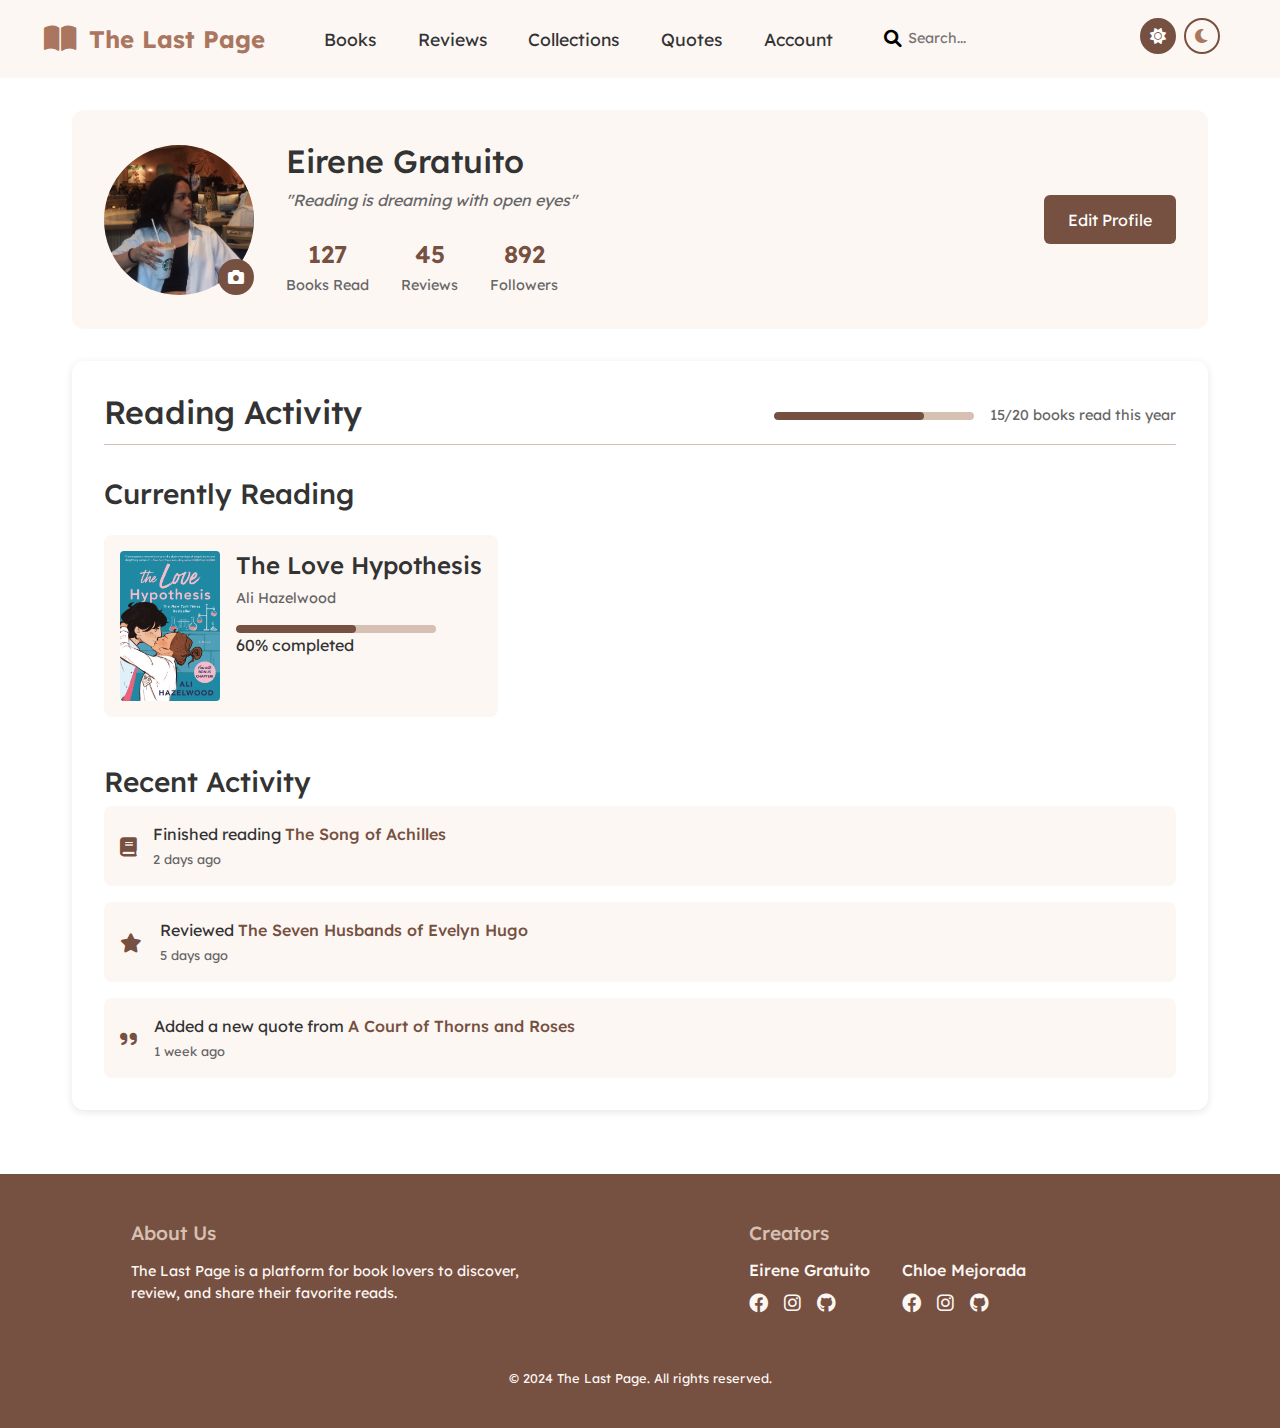
==== account.html @ 5f9275b4 "Added account.html" ====
<!DOCTYPE html>
<html lang="en">
  <head>
    <title>Book Website</title>
    <meta charset="utf-8" />
    <meta
      name="viewport"
      content="width=device-width, initial-scale=1, shrink-to-fit=no"
    />
    <link
      href="https://cdn.jsdelivr.net/npm/bootstrap@5.3.2/dist/css/bootstrap.min.css"
      rel="stylesheet"
    />
    <link
      href="https://cdnjs.cloudflare.com/ajax/libs/font-awesome/6.0.0/css/all.min.css"
      rel="stylesheet"
    />
    <link rel="preconnect" href="https://fonts.googleapis.com" />
    <link rel="preconnect" href="https://fonts.gstatic.com" crossorigin />
    <link
      href="https://fonts.googleapis.com/css2?family=Inter:ital,opsz,wght@0,14..32,100..900;1,14..32,100..900&family=Lexend:wght@100..900&display=swap"
      rel="stylesheet"
    />
    <link rel="stylesheet" href="style.css" />
    <link rel="stylesheet" href="mediaqueries.css" />
  </head>
  <body>
    <header>
      <nav class="navbar navbar-expand-lg navbar-light">
        <div class="container-fluid">
          <a class="navbar-brand" href="index.html">
            <i class="fas fa-book-open"></i>
            The Last Page
          </a>
          <button
            class="navbar-toggler"
            type="button"
            data-bs-toggle="collapse"
            data-bs-target="#navbarContent"
          >
            <span class="navbar-toggler-icon"></span>
          </button>

          <div class="collapse navbar-collapse" id="navbarContent">
            <ul class="navbar-nav mx-auto mb-2 mb-lg-0">
              <li class="nav-item">
                <a class="nav-link" href="books.html">Books</a>
              </li>
              <li class="nav-item">
                <a class="nav-link" href="reviews.html">Reviews</a>
              </li>
              <li class="nav-item">
                <a class="nav-link" href="collection.html">Collections</a>
              </li>
              <li class="nav-item">
                <a class="nav-link" href="quotes.html">Quotes</a>
              </li>
              <li class="nav-item">
                <a class="nav-link" href="account.html">Account</a>
              </li>
            </ul>

            <div class="d-flex align-items-center">
              <div class="search-container">
                <div class="search-wrapper">
                  <i class="fas fa-search search-icon"></i>
                  <input
                    type="text"
                    class="search-input"
                    placeholder="Search..."
                  />
                  <div class="search-underline"></div>
                </div>
                <!-- Add theme switcher here -->
                <div class="theme-switcher">
                  <div class="theme-options">
                    <button
                      class="theme-btn light-theme active"
                      data-theme="light"
                    >
                      <i class="fas fa-sun"></i>
                    </button>
                    <button class="theme-btn dark-theme" data-theme="dark">
                      <i class="fas fa-moon"></i>
                    </button>
                  </div>
                </div>
              </div>
            </div>
          </div>
        </div>
      </nav>
    </header>
    <main>
      <div class="account-container">
        <!-- Profile Section -->
        <div class="profile-section">
          <div class="profile-header">
            <div class="profile-avatar">
              <img
                src="Assets/user1.jpg"
                alt="Profile Picture"
                class="avatar-img"
              />
              <button class="edit-avatar-btn">
                <i class="fas fa-camera"></i>
              </button>
            </div>
            <div class="profile-info">
              <h1 class="profile-name">Eirene Gratuito</h1>
              <p class="profile-bio">"Reading is dreaming with open eyes"</p>
              <div class="profile-stats">
                <div class="stat-item">
                  <span class="stat-number">127</span>
                  <span class="stat-label">Books Read</span>
                </div>
                <div class="stat-item">
                  <span class="stat-number">45</span>
                  <span class="stat-label">Reviews</span>
                </div>
                <div class="stat-item">
                  <span class="stat-number">892</span>
                  <span class="stat-label">Followers</span>
                </div>
              </div>
            </div>
            <button class="edit-profile-btn">Edit Profile</button>
          </div>
        </div>

        <!-- Reading Activity -->
        <div class="activity-section">
          <div class="section-header">
            <h2>Reading Activity</h2>
            <div class="reading-progress">
              <div class="progress-bar">
                <div class="progress" style="width: 75%"></div>
              </div>
              <span class="progress-text">15/20 books read this year</span>
            </div>
          </div>

          <!-- Currently Reading -->
          <div class="currently-reading">
            <h3>Currently Reading</h3>
            <div class="book-cards">
              <div class="book-card">
                <img
                  src="Assets/currentreading.jpg"
                  alt="Book Cover"
                  class="book-cover"
                />
                <div class="book-info">
                  <h4>The Love Hypothesis</h4>
                  <p class="author">Ali Hazelwood</p>
                  <div class="reading-status">
                    <div class="progress-bar">
                      <div class="progress" style="width: 60%"></div>
                    </div>
                    <span>60% completed</span>
                  </div>
                </div>
              </div>
            </div>
          </div>

          <!-- Recent Activity -->
          <div class="recent-activity">
            <h3>Recent Activity</h3>
            <div class="activity-list">
              <div class="activity-item">
                <i class="fas fa-book activity-icon"></i>
                <div class="activity-content">
                  <p>
                    Finished reading
                    <span class="highlight">The Song of Achilles</span>
                  </p>
                  <span class="activity-time">2 days ago</span>
                </div>
              </div>
              <div class="activity-item">
                <i class="fas fa-star activity-icon"></i>
                <div class="activity-content">
                  <p>
                    Reviewed
                    <span class="highlight"
                      >The Seven Husbands of Evelyn Hugo</span
                    >
                  </p>
                  <span class="activity-time">5 days ago</span>
                </div>
              </div>
              <div class="activity-item">
                <i class="fas fa-quote-right activity-icon"></i>
                <div class="activity-content">
                  <p>
                    Added a new quote from
                    <span class="highlight"
                      >A Court of Thorns and Roses</span
                    >
                  </p>
                  <span class="activity-time">1 week ago</span>
                </div>
              </div>
            </div>
          </div>
        </div>
      </div>
      <!--Footer-->
      <footer class="footer">
        <div class="footer-content">
          <div class="footer-section">
            <h3>About Us</h3>
            <p>
              The Last Page is a platform for book lovers to discover, review,
              and share their favorite reads.
            </p>
          </div>

          <div class="footer-section">
            <h3>Creators</h3>
            <div class="creators">
              <div class="creator">
                <h4>Eirene Gratuito</h4>
                <div class="social-links">
                  <a href="https://www.facebook.com/Eirene.Mndz/" target="_blank"
                    ><i class="fab fa-facebook"></i
                  ></a>
                  <a href="https://www.instagram.com/akosieirene/" target="_blank"
                    ><i class="fab fa-instagram"></i
                  ></a>
                  <a href="https://github.com/EireneMG" target="_blank"><i class="fab fa-github"></i></a>
                </div>
              </div>
              <div class="creator">
                <h4>Chloe Mejorada</h4>
                <div class="social-links">
                  <a href="https://www.facebook.com/chloegndrl" target="_blank"
                    ><i class="fab fa-facebook"></i
                  ></a>
                  <a href="https://www.instagram.com/chloegndrl/" target="_blank"
                    ><i class="fab fa-instagram"></i
                  ></a>
                  <a href="https://github.com/chloegndrl" target="_blank"><i class="fab fa-github"></i></a>
                </div>
              </div>
            </div>
          </div>
        </div>

        <div class="footer-bottom">
          <p>&copy; 2024 The Last Page. All rights reserved.</p>
        </div>
      </footer>
    </main>
    <script src="https://cdn.jsdelivr.net/npm/bootstrap@5.3.2/dist/js/bootstrap.bundle.min.js"></script>
    <script src="script.js"></script>
  </body>
</html>
---- style.css ----
body {
  font-family: 'Lexend', sans-serif;
}

.navbar {
  padding: 1rem 2rem;
  background-color: #FDF7F4 !important;
}

.navbar-brand {
  display: flex;
  align-items: center;
  gap: 0.8rem;
  color: #AA7660 !important;
  font-size: 1.5rem;
  font-weight: bold;
}

.navbar-brand i {
  color: #AA7660;
  font-size: 1.8rem;
}

.nav-link {
  color: var(--text-primary) !important;
  margin: 0 0.8rem;
  font-size: 1.1rem;
  position: relative;
  transition: color 0.3s ease;
}

.nav-link:hover {
  color: var(--accent-primary) !important;
}

.nav-link.active {
  color: var(--accent-primary) !important;
  font-weight: 500;
}

.nav-link::after {
  content: '';
  position: absolute;
  bottom: -2px;
  left: 0;
  width: 100%;
  height: 2px;
  background-color: var(--accent-primary);
  transform: scaleX(0);
  transition: transform 0.3s ease;
}

.nav-link:hover::after,
.nav-link.active::after {
  transform: scaleX(1);
}

/* Search container styles */
.search-container {
  position: relative;
  margin-right: 1rem;
  display: flex;
  align-items: center;
}

.search-wrapper {
  position: relative;
  display: flex;
  align-items: center;
}

.search-icon {
  position: absolute;
  left: 0;
  padding-left: 8px;
  color: #000;
  font-size: 1.1rem;
}

.search-input {
  border: none;
  background: transparent;
  padding: 0.5rem;
  padding-left: 2rem;
  width: 200px;
  outline: none;
}

.search-underline {
  position: absolute;
  bottom: 0;
  left: 0;
  width: 0;
  height: 1px;
  background-color: #AA7660;
  transition: width 0.3s ease;
}

/* Show underline on hover and focus */
.search-wrapper:hover .search-underline,
.search-input:focus ~ .search-underline {
  width: 100%;
}

/* Hero Section */
.hero-image {
  background-image: url('Assets/Hero Background.jpg'); 
  background-size: cover;
  background-position: center;
  background-repeat: no-repeat;
  height: 100vh; /* Adjust height as needed */
  display: flex;
  align-items: center;
  justify-content: center;
}

.hero-container {
  background-color: rgba(255, 255, 255, 0.7); /* White background with transparency */
  padding: 20px 40px;
  border: 1px solid #ccc;
  box-shadow: 0px 4px 6px rgba(0, 0, 0, 0.2);
}

.hero-title {
  font-size: 3rem;
  margin-bottom: 10px;
  color: #765040; /* Black text */
}

.hero-subtitle {
  font-size: 1.2rem;
  letter-spacing: 0.1rem;
  color: #AA7660 ; /* Subtle gray text */
  text-transform: uppercase;
}

.content-wrapper {
  max-width: 1200px; /* Adjust this to match your posters container width */
  margin: 0 auto;
  padding: 0;
}

.main-content {
  width: 100%;
}

/* Poster Section */
.poster-main-title {
  text-align: center;
  font-size: 2rem;
  color: #765040;
  border-bottom: 3px solid #D6C0B3;
  width: fit-content;
  margin: 4rem auto 3rem;
  padding-bottom: 0.3rem;
}

.posters-container {
  display: flex;
  flex-wrap: wrap;
  justify-content: center;
  gap: 2rem;
  padding: 2rem;
  width: 100%;
}

.poster {
  flex: 0 0 auto;
  width: 150px;
  height: 200px;
  overflow: visible;
  border-radius: 4px;
  box-shadow: 0 4px 6px rgba(0, 0, 0, 0.1);
  transition: transform 0.3s ease;
}

.poster img {
  width: 100%;
  height: 100%;
  object-fit: fill;
  border-radius: 4px;
}

.poster:hover {
  transform: scale(1.05);
  outline: 2px solid #AA7660; 
  outline-offset: 2px;
}

.poster-title {
  position: absolute;
  top: -2.5rem; /* Position above the poster */
  left: 50%;
  transform: translateX(-50%);
  background: #AA7660; /* Dark gray background */
  color: white;
  padding: 0.3rem 1rem;
  border-radius: 4px;
  font-size: 0.9rem;
  white-space: nowrap;
  opacity: 0;
  transition: opacity 0.3s ease;
}

.poster:hover .poster-title {
  opacity: 1;
}

.poster-stats {
  position: absolute;
  top: 50%;
  left: 50%;
  transform: translate(-50%, -50%);
  display: flex;
  flex-direction: column;
  align-items: center;
  gap: 1rem;
  color: white;
  opacity: 0;
  transition: opacity 0.3s ease;
}

.poster:hover .poster-stats {
  opacity: 1;
}

.views, .likes {
  display: flex;
  align-items: center;
  gap: 0.5rem;
  background: rgba(0, 0, 0, 0.5); /* Semi-transparent background */
  padding: 0.3rem 0.8rem;
  border-radius: 4px;
  width: fit-content;
}

.views i {
  color: white;
  font-size: 1.2rem;
}

.likes i {
  color: #FF8000; /* Orange heart color */
  font-size: 1.2rem;
}

.views span, .likes span {
  font-size: 1.1rem;
  font-weight: 500;
}

/*Popular Section */
.popular-section .section-header {
  display: flex;
  justify-content: space-between;
  align-items: center;
  border-bottom: 1px solid #D6C0B3;
  padding-bottom: 0.3rem;
  width: 1060px; 
  margin: 1rem auto; /* Center align the header */
  margin-top: 5rem;
}

.popular-section .poster {
  margin-top: -2rem;
}

.popular-section .popular-title {
  font-size: 0.8rem;
  margin: 0;
  color: #765040;
}

.popular-section .more-link {
  color: #765040;
  text-decoration: none;
  font-size: 0.8rem;
}

.popular-section .more-link:hover {
  color: #D6C0B3;
}

.popular-section .poster:hover {
  color: #AA7660;
}

.popular-section .poster-actions {
  position: absolute;
  bottom: 12px;
  left: 50%;
  transform: translateX(-50%);
  display: flex;
  gap: 12px;
  opacity: 0;
  transition: opacity 0.3s ease;
  z-index: 2;
}

.popular-section .poster:hover .poster-actions {
  opacity: 1;
}

.action-btn {
  background: rgba(0, 0, 0, 0.7);
  border: none;
  border-radius: 50%;
  width: 32px;
  height: 32px;
  display: flex;
  align-items: center;
  justify-content: center;
  cursor: pointer;
}

.action-btn i {
  color: white;
  font-size: 14px;
}

/* Review Section */
.review-section {
  max-width: 1060px;  /* Match with other sections */
  margin: 0 auto;
  padding: 0;  /* Remove padding */
}

.review-section .row {
  margin: 2; /* Remove default row margin */
}

.review-section .section-header {
  display: flex;
  justify-content: space-between;
  align-items: center;
  border-bottom: 1px solid #D6C0B3;
  padding-bottom: 0.3rem;
  margin-bottom: 2rem;
  width: 100%;
}

.review-section .popular-title {
  font-size: 0.8rem;
  margin: 0;
  color: #765040;
}

.review-section .more-link {
  color: #765040;
  text-decoration: none;
  font-size: 0.8rem;
}

.review-section .more-link:hover {
  color: #D6C0B3;
}

.review-section .card {
  height: 260px;
  border: none;
  background-color: #FDF7F4;
  box-shadow: 0 4px 6px rgba(0, 0, 0, 0.1);
}

.review-section .card-body {
  padding: 1rem;
}

.review-section .card-title {
  font-size: 1.25rem;
  margin-bottom: 0.5rem;
}

.review-section .card-text {
  font-size: 0.95rem;
  color: #333;
}

.text-warning {
  color: #ffc107 !important;
}

.text-danger {
  color: #dc3545 !important;
}

.like-icon {
  cursor: pointer;
  transition: color 0.3s ease;
}

.liked {
  color: #dc3545; /* Filled heart color */
}

/*Collection Section */
.collection-section {
  max-width: 1060px; /* Match the padding of the content-wrapper */
  margin: 0 auto;
}
.section-header {
  display: flex;
  justify-content: space-between;
  align-items: center;
  border-bottom: 1px solid #D6C0B3;
  padding-bottom: 0.3rem;
  margin-bottom: 1rem;
}

.collection-section .popular-title {
  font-size: 0.8rem;
  margin: 0;
  color: #765040;
}

.collection-section .more-link {
  color: #765040;
  text-decoration: none;
  font-size: 0.8rem;
}

.card {
  border-radius: 6px;
  box-shadow: 0 4px 6px rgba(0, 0, 0, 0.1);
  overflow: hidden;
}

.collection-section .card-title {
  color: black;  /* Make title visible */
  position: relative;  /* Ensure title stays above images */
  z-index: 2;
  font-size: 1rem;
  margin-bottom: 0.5rem;
}

.card-body {
  padding: 1rem;
}

.d-flex {
  font-size: 0.9rem;
  color: #765040;
}

.image-stack {
  position: relative;
  height: 200px; /* Adjust as needed */
  overflow: hidden;
  display: flex;
  align-items: center;
}

.stacked-image {
  position: absolute;
  width: 250px; /* Adjust width */
  height: 100%; /* Full height */
  object-fit: contain;
  margin-left: -60px; /* Overlap effect */
}

.stacked-image:nth-child(1) { left: 0; }
.stacked-image:nth-child(2) { left: 30px; }
.stacked-image:nth-child(3) { left: 60px; }
.stacked-image:nth-child(4) { left: 90px; }
.stacked-image:nth-child(5) { left: 120px; }
.stacked-image:nth-child(6) { left: 150px; }
.stacked-image:nth-child(7) { left: 180px; }
.stacked-image:nth-child(8) { left: 210px; }

/*Book Section */
.books-section {
  max-width: 1050px;
  margin: 5rem auto;
}

.books-section .section-header {
  display: flex;
  justify-content: space-between;
  align-items: center;
  margin-bottom: 1rem;
  width: 100%;
}

.popular-title {
  font-size: 1rem;
  color: #765040;
}

.carousel {
  position: relative;
}

.books-container {
  display: flex;
  gap: 1rem;
  overflow: hidden;
}

.book {
  position: relative;
  width: 250px;
  height: 350px;
  flex-shrink: 0;
  border-radius: 4px;
  box-shadow: 0 4px 6px rgba(0, 0, 0, 0.1);
  transition: transform 0.3s ease;
}

.book img {
  width: 100%;
  height: 100%;
  object-fit: fill;
  border-radius: 4px;
}

.book-actions {
  position: absolute;
  bottom: 12px;
  left: 50%;
  transform: translateX(-50%);
  display: flex;
  gap: 12px;
  opacity: 0;
  transition: opacity 0.3s ease;
  z-index: 2;
}

.book:hover .book-actions {
  opacity: 1;
}

.action-btn {
  background: rgba(0, 0, 0, 0.7);
  border: none;
  border-radius: 50%;
  width: 32px;
  height: 32px;
  display: flex;
  align-items: center;
  justify-content: center;
  cursor: pointer;
}

.action-btn i {
  color: white;
  font-size: 14px;
}

.nav-arrow {
  position: absolute;
  top: 50%;
  transform: translateY(-50%);
  z-index: 1;
  background: none;
  border: none;
  cursor: pointer;
  font-size: 2rem;
  color: #AA7660;
}

.left-arrow {
  left: -3rem;
}

.right-arrow {
  right: -3rem;
}

.nav-arrow:hover {
  color: #D6C0B3;
}

/* Browse Menu Styles */
.browse-menu {
  display: flex;
  align-items: center;
  gap: 1rem;
  margin-top: 3rem;
}

.browse-label {
  color: #765040;
  font-size: 0.9rem;
}

.browse-options {
  display: flex;
  gap: 0.5rem;
  padding: 0.5rem;
  border-radius: 8px;
}

.dropdown {
  position: relative;
  display: inline-block;
}

.browse-btn {
  background: none;
  border: none;
  color: #765040;
  padding: 0.5rem 1rem;
  display: flex;
  align-items: center;
  gap: 0.5rem;
  cursor: pointer;
  font-size: 0.8rem;
  border-radius: 3px;
  transition: all 0.2s ease;
}

.browse-btn i {
  font-size: 0.8em;
  transition: transform 0.2s ease;
}

.browse-btn.active {
  background: #AA7660;
  color: #fff;
}

.browse-btn.active i {
  transform: rotate(180deg);
}

.dropdown-content {
  display: none;
  position: absolute;
  top: 100%;
  left: 0;
  background: #AA7660;
  min-width: 160px;
  border-radius: 3px;
  box-shadow: 0 2px 8px rgba(0,0,0,0.2);
  z-index: 1000;
  margin-top: 0.2rem;
  max-height: 300px;
  overflow-y: auto;
}

.dropdown.active .dropdown-content {
  display: block;
}

.dropdown-content a {
  color: white;
  padding: 8px 16px;
  text-decoration: none;
  display: block;
  font-size: 0.8rem;
  transition: background-color 0.2s ease;
}

.dropdown-content a:hover {
  background-color: #D6C0B3 ;
}

/* Customize scrollbar for dropdown menus */
.dropdown-menu::-webkit-scrollbar {
  width: 8px;
}

.dropdown-menu::-webkit-scrollbar-track {
  background: #AA7660;
}

.dropdown-menu::-webkit-scrollbar-thumb {
  background: #AA7660;
  border-radius: 4px;
}

.dropdown-menu::-webkit-scrollbar-thumb:hover {
  background: #AA7660;
}

/*Books Catalog*/
.books-catalog .books-section {
    max-width: 1050px;  /* Match the width of your books container */
    margin: 0 auto;
    padding: 0;
}

.books-catalog {
  display: flex;
  flex-wrap: wrap;
  justify-content: flex-start; /* Align items to start */
  gap: 15px;
  padding-bottom: 1rem;
  margin-bottom: 1rem;
  border-bottom: 1px solid #D6C0B3;
  width: 100%; 
}

.books-catalog .book {
  width: 198px; 
  height: 280px; 
  margin: 0; 
}

.books-catalog .book img {
  width: 100%;
  height: 100%;
  object-fit: fill;
  border-radius: 4px;
}

.catalog-navigation {
  display: flex;
  justify-content: flex-end;
}

.catalog-next-btn {
  background: transparent;
  border: 1px solid #AA7660;
  border-radius: 15px;
  padding: 4px 12px;
  font-size: 0.8rem;
  color: #AA7660;
  cursor: pointer;
  display: flex;
  align-items: center;
  gap: 4px;
  transition: all 0.3s ease;
}

.catalog-next-btn:hover {
  background: #765040;
  color: white;
}

.catalog-next-btn i {
  font-size: 0.7rem;
}

/* Collection.html*/
.list-intro {
  text-align: center;
  padding: 4rem 2rem;
  margin-bottom: -5rem;
}

.list-intro-title {
  color: #99AABB;
  font-size: 1.8rem;
  font-weight: normal;
  max-width: 800px;
  margin: 0 auto 1.5rem;
}

.start-list-btn {
  background: #2c3440;
  color: #fff;
  border: none;
  padding: 8px 16px;
  border-radius: 3px;
  font-size: 0.8rem;
  cursor: pointer;
  transition: background-color 0.2s ease;
}

.start-list-btn:hover {
  background: #456;
}
.collections-container {
  max-width: 1200px;
  margin: 0 auto;
  padding: 2rem;
}

.collections-container .section-header {
  display: flex;
  justify-content: space-between;
  align-items: center;
  margin-bottom: 1rem;
  width: 100%;
}

.section-title {
  color: #765040;
  font-size: 0.8rem;
}

.sort-options {
  color: #765040;
  font-size: 0.9rem;
  display: flex;
  align-items: center;
  gap: 1rem;
}

.collection-item {
  display: flex;
  gap: 2rem;
  padding: 1rem;
  transition: background-color 0.3s ease;
  border-bottom: 1px solid #D6C0B3; /* Changed to solid color */
  margin-bottom: 1px; /* Added to ensure border visibility */
}

.collection-item:hover {
  background-color: rgba(255, 255, 255, 0.05);
}


.poster-stack {
  position: relative;
  width: 400px;
  height: 150px;
}

.poster-stack img {
  position: absolute;
  height: 100%;
  width: auto;
  border-radius: 4px;
  transition: transform 0.3s ease;
}

/* Position each image with overlap */
.poster-stack img:nth-child(1) { left: 0; z-index: 8; }
.poster-stack img:nth-child(2) { left: 40px; z-index: 7; }
.poster-stack img:nth-child(3) { left: 80px; z-index: 6; }
.poster-stack img:nth-child(4) { left: 120px; z-index: 5; }
.poster-stack img:nth-child(5) { left: 160px; z-index: 4; }
.poster-stack img:nth-child(6) { left: 200px; z-index: 3; }
.poster-stack img:nth-child(7) { left: 240px; z-index: 2; }
.poster-stack img:nth-child(8) { left: 280px; z-index: 1; }

.collection-info {
  flex: 1;
}

.collection-info h3 {
  color: #fff;
  font-size: 1.4rem;
  margin-bottom: 0.8rem;
}

.list-meta {
  display: flex;
  align-items: center;
  gap: 1rem;
  color: #765040;
  font-size: 0.9rem;
  margin-bottom: 0.8rem;
}

.user {
  display: flex;
  align-items: center;
  gap: 0.5rem;
}

.user-avatar {
  width: 24px;
  height: 24px;
  border-radius: 50%;
}

.list-description {
  color: #765040;
  font-size: 0.9rem;
  line-height: 1.4;
}

.dropdown {
  position: relative;
  display: inline-block;
}

.time-dropdown-btn {
  background: none;
  border: none;
  color: #765040;
  font-size: 0.8rem;
  cursor: pointer;
  display: flex;
  align-items: center;
  gap: 0.5rem;
  padding: 0;
}

.time-dropdown-btn i {
  font-size: 0.8rem;
}

.time-dropdown-menu {
  position: absolute;
  top: 100%;
  right: 0;
  background: #AA7660;
  border: 1px solid #AA7660;
  border-radius: 3px;
  min-width: 120px;
  display: none;
  z-index: 1000;
}

.dropdown:hover .time-dropdown-menu {
  display: block;
}

.time-dropdown-item {
  display: block;
  padding: 8px 12px;
  color: #fff;
  text-decoration: none;
  font-size: 0.9rem;
}

.time-dropdown-item:hover {
  background: #D6C0B3;
}

/* Review.html styles */
.list-intro {
  text-align: center;
  padding: 4rem 2rem;
  background-color: #14181c;
  margin-bottom: 2rem;
}

.list-intro-title {
  color: white;
  font-size: 2.5rem;
  max-width: 800px;
  margin: 0 auto 2rem;
  line-height: 1.3;
}

.start-list-btn {
  background-color: #00b020;
  color: white;
  border: none;
  padding: 10px 10px;
  font-size: 1rem;
  border-radius: 4px;
  cursor: pointer;
  transition: background-color 0.3s ease;
}

.start-list-btn:hover {
  background-color: #00c527;
}

/* Reviews Section */
.reviews-section {
  max-width: 1200px;
  margin: 0 auto;
  padding: 0 2rem;
}

.reviews-section .section-header {
  display: flex;
  justify-content: space-between;
  align-items: center;
  border-bottom: 1px solid #D6C0B3 ;
  padding-bottom: 0.5rem;
  margin-bottom: 2rem;
  width: 100%;
}

.reviews-section .popular-title {
  color: #765040;
  font-size: 0.8rem;
  font-weight: 500;
  margin: 0;
}

.reviews-section .more-link {
  color: #765040;
  text-decoration: none;
  font-size: 0.8rem;
  font-weight: 500;
  transition: color 0.3s ease;
}

.more-link:hover {
  color: #D6C0B3;
}

/* Review Cards */
.card {
  border: none;
  box-shadow: 0 2px 8px rgba(0, 0, 0, 0.2);
  transition: transform 0.3s ease, box-shadow 0.3s ease;
  margin-bottom: 1.5rem;
  height: 260px;
}

.card:hover {
  transform: translateY(-2px);
  box-shadow: 0 4px 12px rgba(0, 0, 0, 0.3);
}

.card-body {
  padding: 1.5rem;
}

.card-title {
  color: #fff;
  font-size: 1.2rem;
  margin-bottom: 0.5rem;
  font-weight: 500;
}

.card-text {
  color: #765040;
  font-size: 0.95rem;
  line-height: 1.5;
  margin-bottom: 1rem;
}

/* Star Ratings */
.text-warning {
  color: #ff9f1c !important;
}

.fa-star, .fa-star-half-alt {
  font-size: 0.9rem;
  margin-right: 2px;
}

/* Like Button */
.like-icon {
  color: #ff6b6b;
  cursor: pointer;
  transition: transform 0.2s ease;
  font-size: 1.1rem;
}

.like-icon:hover {
  transform: scale(1.1);
}

.like-count {
  color: #765040 ;
  font-size: 0.9rem;
}

/* Book Cover Image */
.img-fluid {
  height: 100%;
  object-fit: cover;
  border-radius: 4px 0 0 4px;
}

.user-profile {
  display: flex;
  align-items: center;
  margin-bottom: 0.5rem;
}

.user-profile .username {
  color: #765040;
  font-size: 0.9rem;
}

/* Quotes Section */
.quotes-section {
  max-width: 1200px;
  margin: 0 auto;
  padding: 0 2rem;
}

.quotes-grid {
  display: grid;
  grid-template-columns: repeat(auto-fill, minmax(300px, 1fr));
  gap: 2rem;
  margin-top: 2rem;
}

.quote-card {
  background: #FDF7F4;
  border-radius: 8px;
  padding: 1.5rem;
  box-shadow: 0 2px 8px rgba(0, 0, 0, 0.1);
  display: flex;
  flex-direction: column;
  justify-content: space-between;
  transition: transform 0.3s ease, box-shadow 0.3s ease;
}

.quote-card:hover {
  transform: translateY(-4px);
  box-shadow: 0 4px 12px rgba(0, 0, 0, 0.15);
}

.quote-content {
  margin-bottom: 1.5rem;
}

.quote-icon {
  color: #AA7660;
  font-size: 1.5rem;
  margin-bottom: 1rem;
}

.quote-text {
  color: #333;
  font-size: 1.1rem;
  line-height: 1.6;
  margin-bottom: 1rem;
  font-style: italic;
}

.quote-source {
  margin-top: 1rem;
}

.book-title {
  color: #765040;
  font-weight: 500;
  margin-bottom: 0.2rem;
}

.book-author {
  color: #99aabb;
  font-size: 0.9rem;
}

.quote-footer {
  display: flex;
  justify-content: space-between;
  align-items: center;
  padding-top: 1rem;
  border-top: 1px solid #D6C0B3;
}

.user-info {
  display: flex;
  align-items: center;
  gap: 0.5rem;
}

.user-avatar {
  width: 30px;
  height: 30px;
  border-radius: 50%;
  object-fit: cover;
}

.username {
  color: #765040;
  font-size: 0.9rem;
}

.quote-actions {
  display: flex;
  gap: 0.5rem;
}

.like-btn, .share-btn {
  background: none;
  border: none;
  color: #765040;
  padding: 0.5rem;
  cursor: pointer;
  display: flex;
  align-items: center;
  gap: 0.3rem;
  transition: color 0.3s ease;
}

.like-btn:hover, .share-btn:hover {
  color: #AA7660;
}

.like-btn span {
  font-size: 0.9rem;
}

.quotes-section .more-link {
  color: #765040;
  text-decoration: none;
  font-size: 0.8rem;
  transition: color 0.3s ease;
}

.quotes-section .more-link:hover {
  color: #D6C0B3;
  text-decoration: none;
}

/* Account Page Styles */
.account-container {
  max-width: 1200px;
  margin: 2rem auto;
  padding: 0 2rem;
}

/* Profile Section */
.profile-section {
  background: #FDF7F4;
  border-radius: 12px;
  padding: 2rem;
  margin-bottom: 2rem;
}

.profile-header {
  display: flex;
  align-items: center;
  gap: 2rem;
}

.profile-avatar {
  position: relative;
}

.avatar-img {
  width: 150px;
  height: 150px;
  border-radius: 50%;
  object-fit: cover;
}

.edit-avatar-btn {
  position: absolute;
  bottom: 0;
  right: 0;
  background: #765040;
  color: white;
  border: none;
  border-radius: 50%;
  width: 36px;
  height: 36px;
  cursor: pointer;
  transition: background-color 0.3s ease;
}

.edit-avatar-btn:hover {
  background: #AA7660;
}

.profile-info {
  flex-grow: 1;
}

.profile-name {
  color: #333;
  font-size: 2rem;
  margin-bottom: 0.5rem;
}

.profile-bio {
  color: #666;
  font-style: italic;
  margin-bottom: 1.5rem;
}

.profile-stats {
  display: flex;
  gap: 2rem;
}

.stat-item {
  text-align: center;
}

.stat-number {
  display: block;
  color: #765040;
  font-size: 1.5rem;
  font-weight: 600;
}

.stat-label {
  color: #666;
  font-size: 0.9rem;
}

.edit-profile-btn {
  background: #765040;
  color: white;
  border: none;
  padding: 0.8rem 1.5rem;
  border-radius: 6px;
  cursor: pointer;
  transition: background-color 0.3s ease;
}

.edit-profile-btn:hover {
  background: #AA7660;
}

/* Activity Section */
.activity-section {
  background: white;
  border-radius: 12px;
  padding: 2rem;
  box-shadow: 0 2px 8px rgba(0, 0, 0, 0.1);
}

.section-header {
  display: flex;
  justify-content: space-between;
  align-items: center;
  margin-bottom: 2rem;
}

.reading-progress {
  display: flex;
  align-items: center;
  gap: 1rem;
}

.progress-bar {
  width: 200px;
  height: 8px;
  background: #D6C0B3;
  border-radius: 4px;
  overflow: hidden;
}

.progress {
  height: 100%;
  background: #765040;
  border-radius: 4px;
}

.progress-text {
  color: #666;
  font-size: 0.9rem;
}

/* Currently Reading */
.currently-reading {
  margin-bottom: 2rem;
}

.book-cards {
  display: flex;
  gap: 1.5rem;
  overflow-x: auto;
  padding: 1rem 0;
}

.book-card {
  display: flex;
  gap: 1rem;
  background: #FDF7F4;
  padding: 1rem;
  border-radius: 8px;
  min-width: 300px;
}

.book-cover {
  width: 100px;
  height: 150px;
  object-fit: cover;
  border-radius: 4px;
}

.book-info h4 {
  color: #333;
  margin-bottom: 0.5rem;
}

.author {
  color: #666;
  font-size: 0.9rem;
  margin-bottom: 1rem;
}

/* Recent Activity */
.activity-list {
  display: flex;
  flex-direction: column;
  gap: 1rem;
}

.activity-item {
  display: flex;
  align-items: center;
  gap: 1rem;
  padding: 1rem;
  background: #FDF7F4;
  border-radius: 8px;
}

.activity-icon {
  color: #765040;
  font-size: 1.2rem;
}

.activity-content p {
  margin: 0;
  color: #333;
}

.highlight {
  color: #765040;
  font-weight: 500;
}

.activity-time {
  color: #666;
  font-size: 0.8rem;
}

/* Footer Section*/
.footer {
  background-color: #765040;
  padding: 3rem 0 1.5rem;
  margin-top: 4rem;
}

.footer-content {
  max-width: 1050px;
  margin: 0 auto;
  display: flex;
  justify-content: space-between;
  padding: 0 1rem;
}

.footer-section {
  flex: 1;
  max-width: 400px;
}

.footer-section h3 {
  color: #D6C0B3;
  font-size: 1.2rem;
  margin-bottom: 1rem;
}

.footer-section p {
  color: #FDF7F4;
  font-size: 0.9rem;
  line-height: 1.5;
}

.creators {
  display: flex;
  gap: 2rem;
}

.creator h4 {
  color: #FDF7F4;
  font-size: 1rem;
  margin-bottom: 0.5rem;
}

.social-links {
  display: flex;
  gap: 1rem;
}

.social-links a {
  color: #FDF7F4;
  font-size: 1.2rem;
  transition: color 0.3s ease;
}

.social-links a:hover {
  color: #AA7660;
}

.footer-bottom {
  margin: 2rem auto 0;
  padding: 1rem;
  text-align: center;
}

.footer-bottom p {
  color: #FDF7F4;
  font-size: 0.8rem;
  margin: 0;
}

/* Theme Switcher */
.theme-switcher {
  margin-left: 4rem;
  margin-top: -5px;
}

.theme-options {
  display: flex;
  gap: 0.5rem;
}

.theme-btn {
  display: flex;
  align-items: center;
  justify-content: center;
  width: 36px;
  height: 36px;
  border: 2px solid var(--accent-light);
  border-radius: 50%;
  background: transparent;
  color: var(--accent-primary);
  cursor: pointer;
  transition: all 0.3s ease;
}

.theme-btn i {
  font-size: 1rem;
}

.theme-btn:hover {
  background: var(--accent-light);
}

.theme-btn.active {
  background: var(--accent-primary);
  color: white;
  border-color: var(--accent-primary);
}

/* Light Theme (Default) */
:root {
  --bg-primary: #FDF7F4;
  --bg-secondary: #ffffff;
  --text-primary: #333333;
  --text-secondary: #666666;
  --accent-primary: #765040;
  --accent-secondary: #AA7660;
  --accent-light: #D6C0B3;
  --shadow: rgba(0, 0, 0, 0.1);
}

/* Dark Theme */
[data-theme="dark"] {
  --bg-primary: #2C2C2C;
  --bg-secondary: #1F1F1F;
  --text-primary: #FFFFFF;
  --text-secondary: #CCCCCC;
  --accent-primary: #AA7660;
  --accent-secondary: #D6C0B3;
  --accent-light: #765040;
  --shadow: rgba(0, 0, 0, 0.3);
}

/* Update existing color values with CSS variables */
body {
  background-color: var(--bg-secondary);
  color: var(--text-primary);
}

.navbar {
  background-color: var(--bg-primary) !important;
}

.profile-section {
  background: var(--bg-primary);
}

.profile-name {
  color: var(--text-primary);
}

.profile-bio {
  color: var(--text-secondary);
}

.stat-number {
  color: var(--accent-primary);
}

.stat-label {
  color: var(--text-secondary);
}

.activity-section {
  background: var(--bg-secondary);
  box-shadow: 0 2px 8px var(--shadow);
}

.progress-bar {
  background: var(--accent-light);
}

.progress {
  background: var(--accent-primary);
}

.book-card {
  background: var(--bg-primary);
}

.book-info h4 {
  color: var(--text-primary);
}

.author {
  color: var(--text-secondary);
}

.activity-item {
  background: var(--bg-primary);
}

.activity-icon {
  color: var(--accent-primary);
}

.activity-content p {
  color: var(--text-primary);
}

.highlight {
  color: var(--accent-primary);
}

.activity-time {
  color: var(--text-secondary);
}
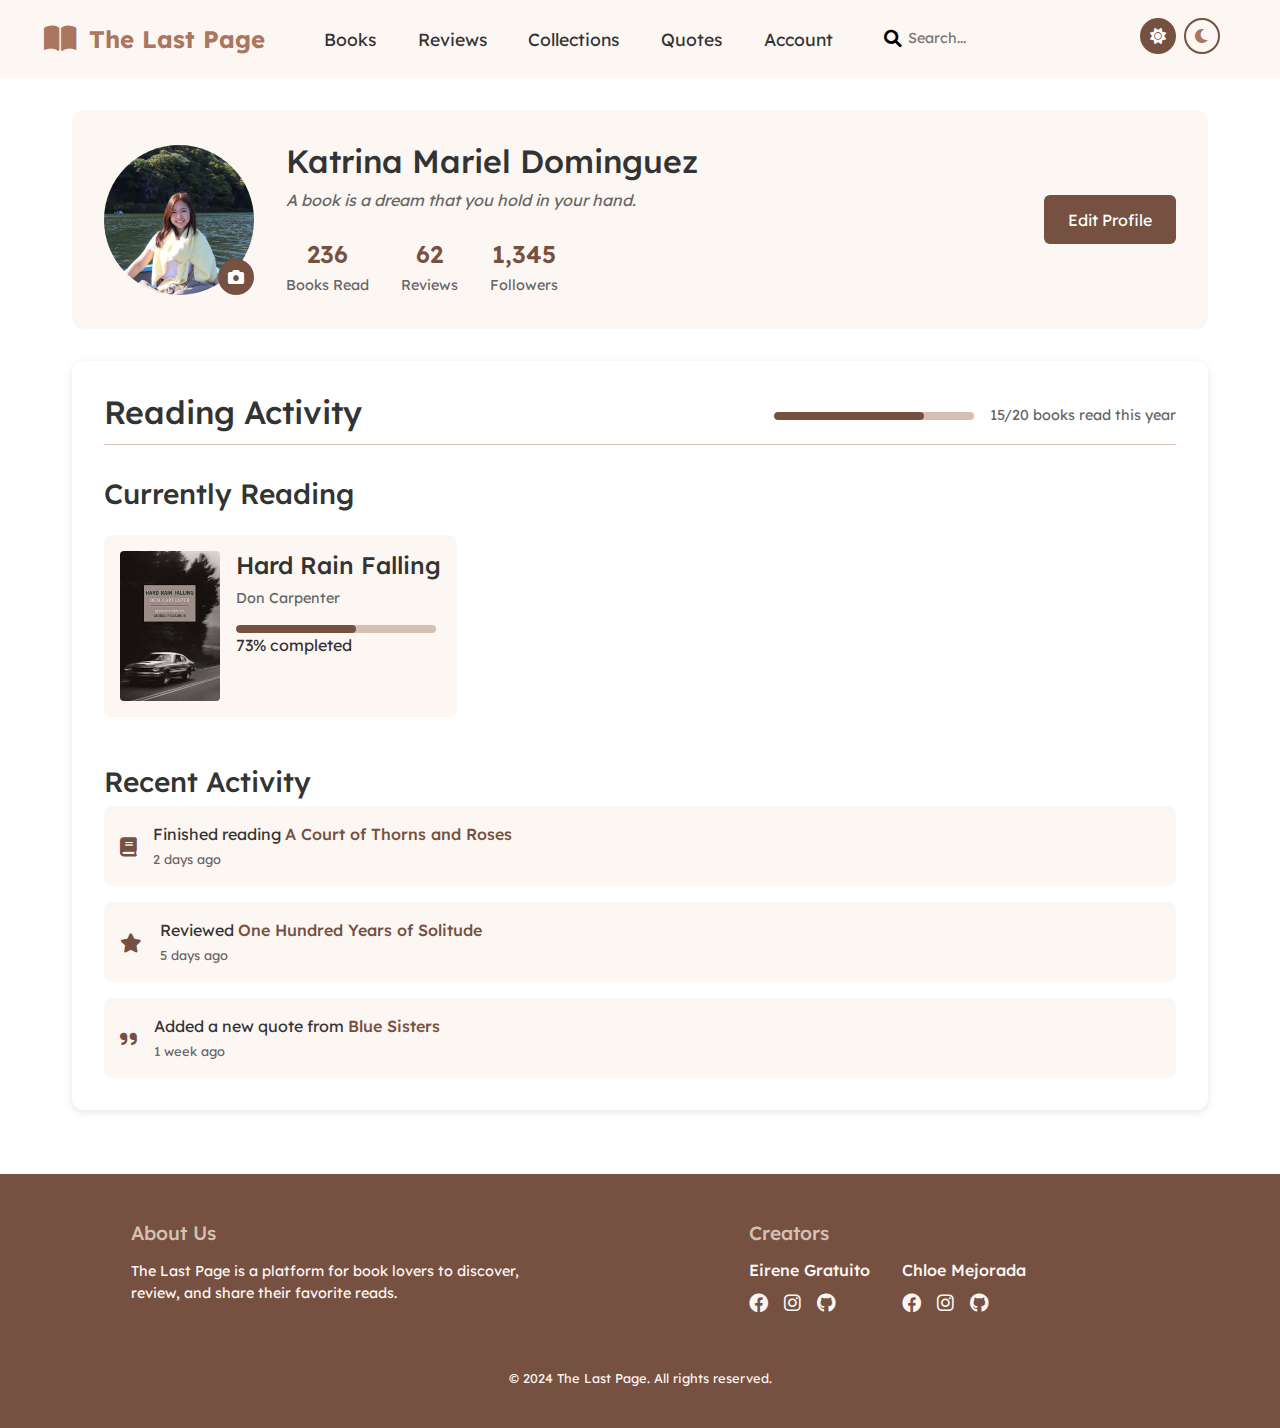
==== commit d5f925bc: "completed" ====
--- a/account.html
+++ b/account.html
@@ -98,7 +98,7 @@
           <div class="profile-header">
             <div class="profile-avatar">
               <img
-                src="Assets/user1.jpg"
+                src="Assets\ate trin.jpg"
                 alt="Profile Picture"
                 class="avatar-img"
               />
@@ -107,19 +107,19 @@
               </button>
             </div>
             <div class="profile-info">
-              <h1 class="profile-name">Eirene Gratuito</h1>
-              <p class="profile-bio">"Reading is dreaming with open eyes"</p>
+              <h1 class="profile-name">Katrina Mariel Dominguez</h1>
+              <p class="profile-bio">A book is a dream that you hold in your hand.</p>
               <div class="profile-stats">
                 <div class="stat-item">
-                  <span class="stat-number">127</span>
+                  <span class="stat-number">236</span>
                   <span class="stat-label">Books Read</span>
                 </div>
                 <div class="stat-item">
-                  <span class="stat-number">45</span>
+                  <span class="stat-number">62</span>
                   <span class="stat-label">Reviews</span>
                 </div>
                 <div class="stat-item">
-                  <span class="stat-number">892</span>
+                  <span class="stat-number">1,345</span>
                   <span class="stat-label">Followers</span>
                 </div>
               </div>
@@ -146,18 +146,18 @@
             <div class="book-cards">
               <div class="book-card">
                 <img
-                  src="Assets/currentreading.jpg"
+                  src="Assets\hard rain falling.jpg"
                   alt="Book Cover"
                   class="book-cover"
                 />
                 <div class="book-info">
-                  <h4>The Love Hypothesis</h4>
-                  <p class="author">Ali Hazelwood</p>
+                  <h4>Hard Rain Falling </h4>
+                  <p class="author">Don Carpenter</p>
                   <div class="reading-status">
                     <div class="progress-bar">
                       <div class="progress" style="width: 60%"></div>
                     </div>
-                    <span>60% completed</span>
+                    <span>73% completed</span>
                   </div>
                 </div>
               </div>
@@ -173,7 +173,7 @@
                 <div class="activity-content">
                   <p>
                     Finished reading
-                    <span class="highlight">The Song of Achilles</span>
+                    <span class="highlight">A Court of Thorns and Roses</span>
                   </p>
                   <span class="activity-time">2 days ago</span>
                 </div>
@@ -184,7 +184,7 @@
                   <p>
                     Reviewed
                     <span class="highlight"
-                      >The Seven Husbands of Evelyn Hugo</span
+                      >One Hundred Years of Solitude</span
                     >
                   </p>
                   <span class="activity-time">5 days ago</span>
@@ -196,7 +196,7 @@
                   <p>
                     Added a new quote from
                     <span class="highlight"
-                      >A Court of Thorns and Roses</span
+                      >Blue Sisters</span
                     >
                   </p>
                   <span class="activity-time">1 week ago</span>
--- a/style.css
+++ b/style.css
@@ -108,7 +108,7 @@
   background-size: cover;
   background-position: center;
   background-repeat: no-repeat;
-  height: 100vh; /* Adjust height as needed */
+  height: 90vh; /* Adjust height as needed */
   display: flex;
   align-items: center;
   justify-content: center;
@@ -118,6 +118,7 @@
   background-color: rgba(255, 255, 255, 0.7); /* White background with transparency */
   padding: 20px 40px;
   border: 1px solid #ccc;
+  border-radius: 10px;
   box-shadow: 0px 4px 6px rgba(0, 0, 0, 0.2);
 }
 
@@ -1115,7 +1116,7 @@
 }
 
 .book-author {
-  color: #99aabb;
+  color: #AA7660;
   font-size: 0.9rem;
 }
 
